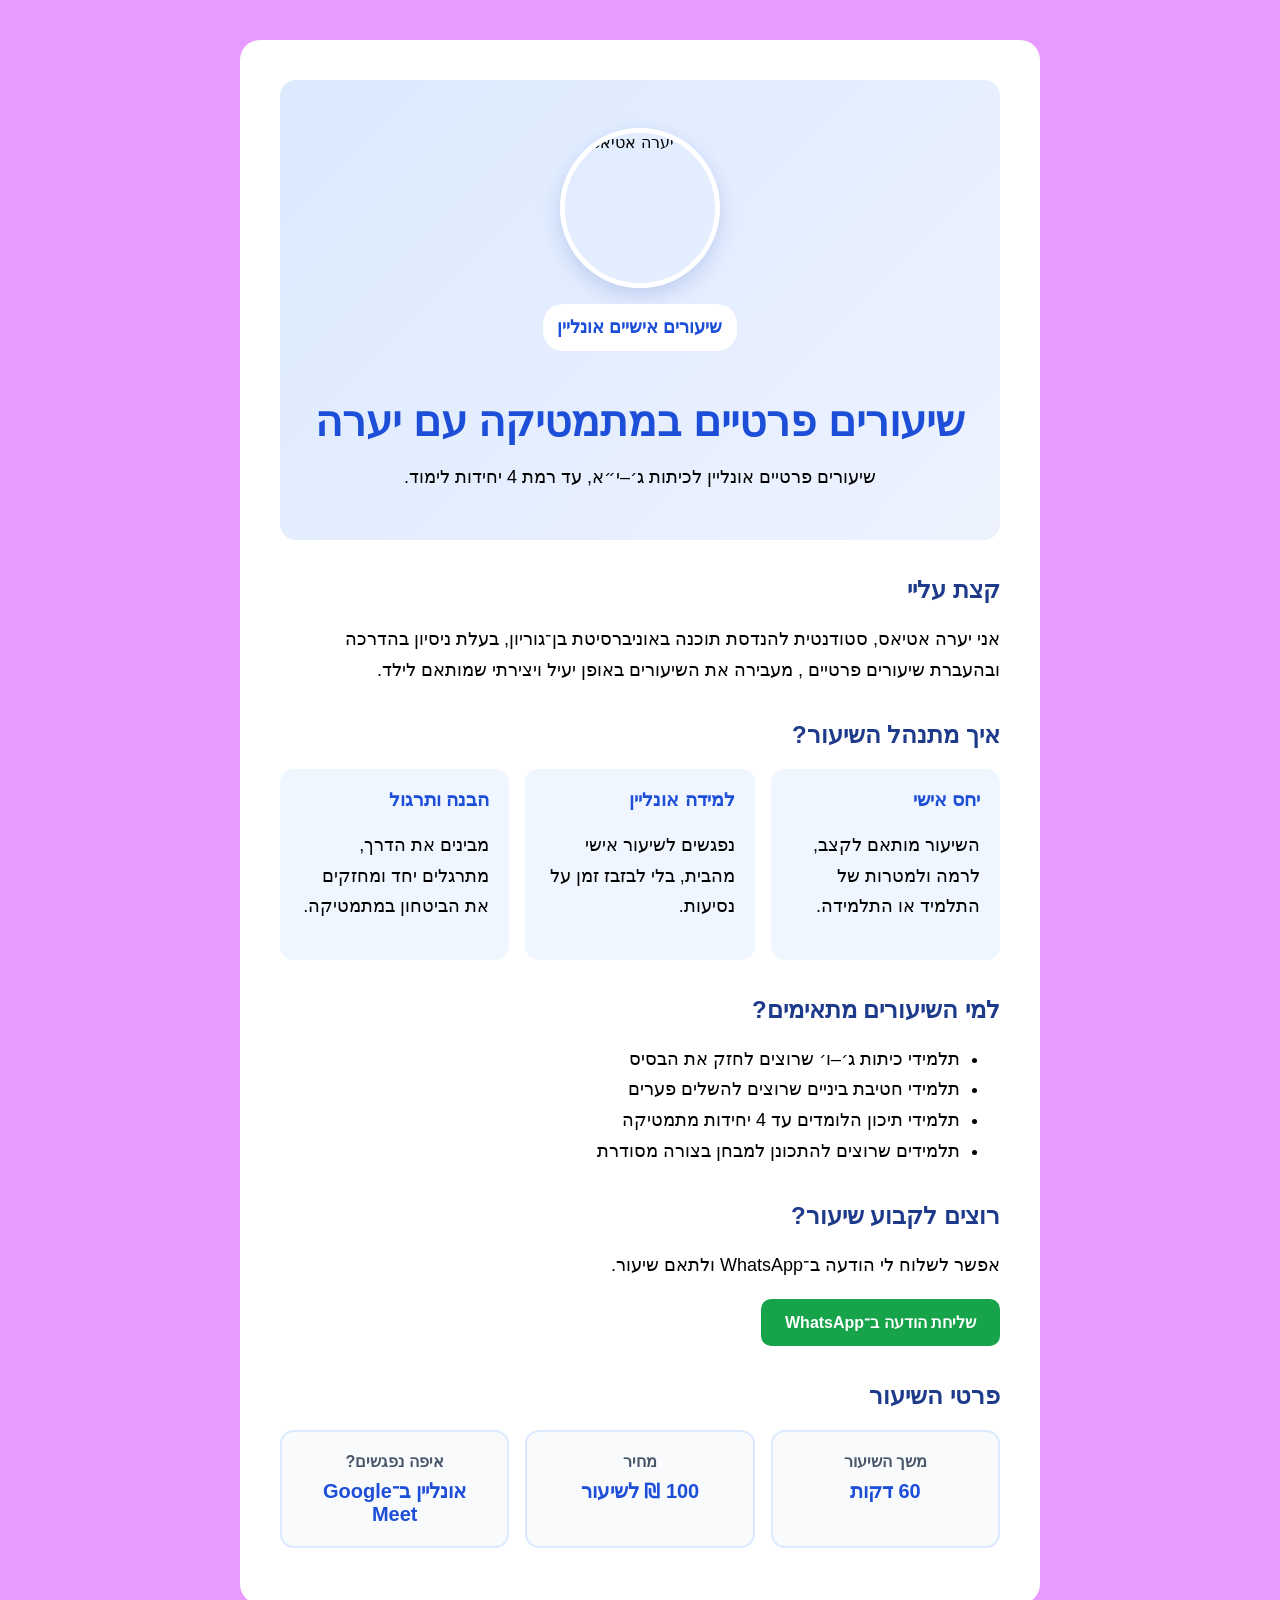
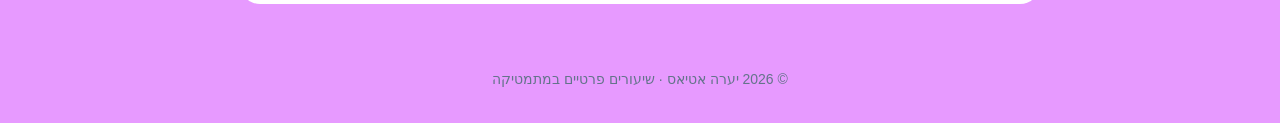
==== index.html @ 7102844e "Add files via upload" ====
<!DOCTYPE html>
<html lang="he" dir="rtl"><head>
    <meta charset="UTF-8">
    <meta
    name="description"
    content="שיעורים פרטיים אונליין במתמטיקה עם יערה אטיאס, לכיתות ג׳–י״א ועד רמת 4 יחידות לימוד."

    
    <meta name="viewport" content="width=device-width, initial-scale=1.0">
    <title>מתמטיקה עם יערה</title>
    <link rel="stylesheet" href="style.css">
</head>

<body>
<main>
    <header class="hero">
        <img
    class="profile-image"
    src="images/yaara.jpeg"
    alt="יערה אטיאס"
>
    <p class="hero-label">שיעורים אישיים אונליין</p>

    <h1>שיעורים פרטיים במתמטיקה עם יערה</h1>

    <p class="hero-description">
        שיעורים פרטיים אונליין לכיתות ג׳–י״א,
        עד רמת 4 יחידות לימוד.
    </p>
</header>
    <h2>קצת עליי</h2>

    <p>
        אני יערה אטיאס, סטודנטית להנדסת תוכנה באוניברסיטת בן־גוריון,
 בעלת ניסיון בהדרכה ובהעברת שיעורים פרטיים , מעבירה את השיעורים באופן יעיל ויצירתי שמותאם לילד. 
    </p>
    <section>
    <h2>איך מתנהל השיעור?</h2>

    <div class="lesson-features">
        <article class="feature-card">
            <h3>יחס אישי</h3>
            <p>השיעור מותאם לקצב, לרמה ולמטרות של התלמיד או התלמידה.</p>
        </article>

        <article class="feature-card">
            <h3>למידה אונליין</h3>
            <p>נפגשים לשיעור אישי מהבית, בלי לבזבז זמן על נסיעות.</p>
        </article>

        <article class="feature-card">
            <h3>הבנה ותרגול</h3>
            <p>מבינים את הדרך, מתרגלים יחד ומחזקים את הביטחון במתמטיקה.</p>
        </article>
    </div>
</section>
    <h2>למי השיעורים מתאימים?</h2>

<ul>
    <li>תלמידי כיתות ג׳–ו׳ שרוצים לחזק את הבסיס</li>
    <li>תלמידי חטיבת ביניים שרוצים להשלים פערים</li>
    <li>תלמידי תיכון הלומדים עד 4 יחידות מתמטיקה</li>
    <li>תלמידים שרוצים להתכונן למבחן בצורה מסודרת</li>
</ul>

<h2>רוצים לקבוע שיעור?</h2>

<p>אפשר לשלוח לי הודעה ב־WhatsApp ולתאם שיעור.</p>


<a class="whatsapp-button"
href="https://wa.me/972552284597?text=היי%20יערה,%20אשמח%20לקבל%20פרטים%20על%20שיעור%20פרטי%20במתמטיקה"   target="_blank">
    שליחת הודעה ב־WhatsApp
</a>
      <section class="lesson-details">
    <h2>פרטי השיעור</h2>

    <dl>
        <div>
            <dt>משך השיעור</dt>
            <dd>60 דקות</dd>
        </div>

        <div>
            <dt>מחיר</dt>
            <dd>100 ₪ לשיעור</dd>
        </div>

        <div>
            <dt>איפה נפגשים?</dt>
            <dd>אונליין ב־Google Meet</dd>
        </div>
    </dl>
</section>  
</main>
<footer>
    <p>&copy; 2026 יערה אטיאס · שיעורים פרטיים במתמטיקה</p>
</footer>
</body>
</html>
---- style.css ----
* {
    box-sizing: border-box;
}
body {
    background-color: #e79aff;
    color: #000000;
    font-family: Arial, sans-serif;
}
main {
    max-width: 800px;
    margin: 40px auto;
    padding: 40px;
    background-color: white;
    border-radius: 20px;
}
.whatsapp-button {
    display: inline-block;
    background-color: #16a34a;
    color: white;
    padding: 14px 24px;
    border-radius: 10px;
    text-decoration: none;
    font-weight: bold;
}
.whatsapp-button:hover {
    background-color: #15803d;
}
h1 {
    color: #1d4ed8;
    font-size: 42px;
    margin-bottom: 16px;
}

h2 {
    color: #1e3a8a;
    margin-top: 36px;
}

p,
li {
    font-size: 18px;
    line-height: 1.7;
}
.lesson-details dl {
    display: grid;
    grid-template-columns: repeat(3, 1fr);
    gap: 16px;
}

.lesson-details dl > div {
    background-color: #f8fafc;
    border: 2px solid #dbeafe;
    border-radius: 14px;
    padding: 20px;
    text-align: center;
}

.lesson-details dt {
    color: #475569;
    font-weight: bold;
    margin-bottom: 8px;
}

.lesson-details dd {
    color: #1d4ed8;
    font-size: 20px;
    font-weight: bold;
    margin: 0;
}
.profile-image {
    display: block;
    width: 160px;
    height: 160px;
    object-fit: cover;
    object-position: center 30%;
    border-radius: 50%;
    border: 5px solid white;
    box-shadow: 0 8px 20px rgba(30, 64, 175, 0.18);
    margin: 0 auto 16px;
}
@media (max-width: 600px) {
    main {
        margin: 16px;
        padding: 24px;
    }

    h1 {
        font-size: 32px;
    }
    .lesson-details dl {
    grid-template-columns: 1fr;
}
}
.lesson-features {
    display: grid;
    grid-template-columns: repeat(3, 1fr);
    gap: 16px;
}

.feature-card {
    background-color: #eff6ff;
    padding: 20px;
    border-radius: 14px;
}

.feature-card h3 {
    color: #1d4ed8;
    margin-top: 0;
}
.hero {
    text-align: center;
    background: linear-gradient(135deg, #dbeafe, #eef2ff);
    padding: 48px 32px;
    border-radius: 16px;
}

.hero-label {
    display: inline-block;
    background-color: white;
    color: #1d4ed8;
    padding: 8px 14px;
    border-radius: 20px;
    font-weight: bold;
    margin-top: 0;
}

.hero-description {
    max-width: 600px;
    margin: 0 auto;
}
footer {
    text-align: center;
    color: #64748b;
    padding: 24px;
}

footer p {
    font-size: 14px;
    margin: 0;
}
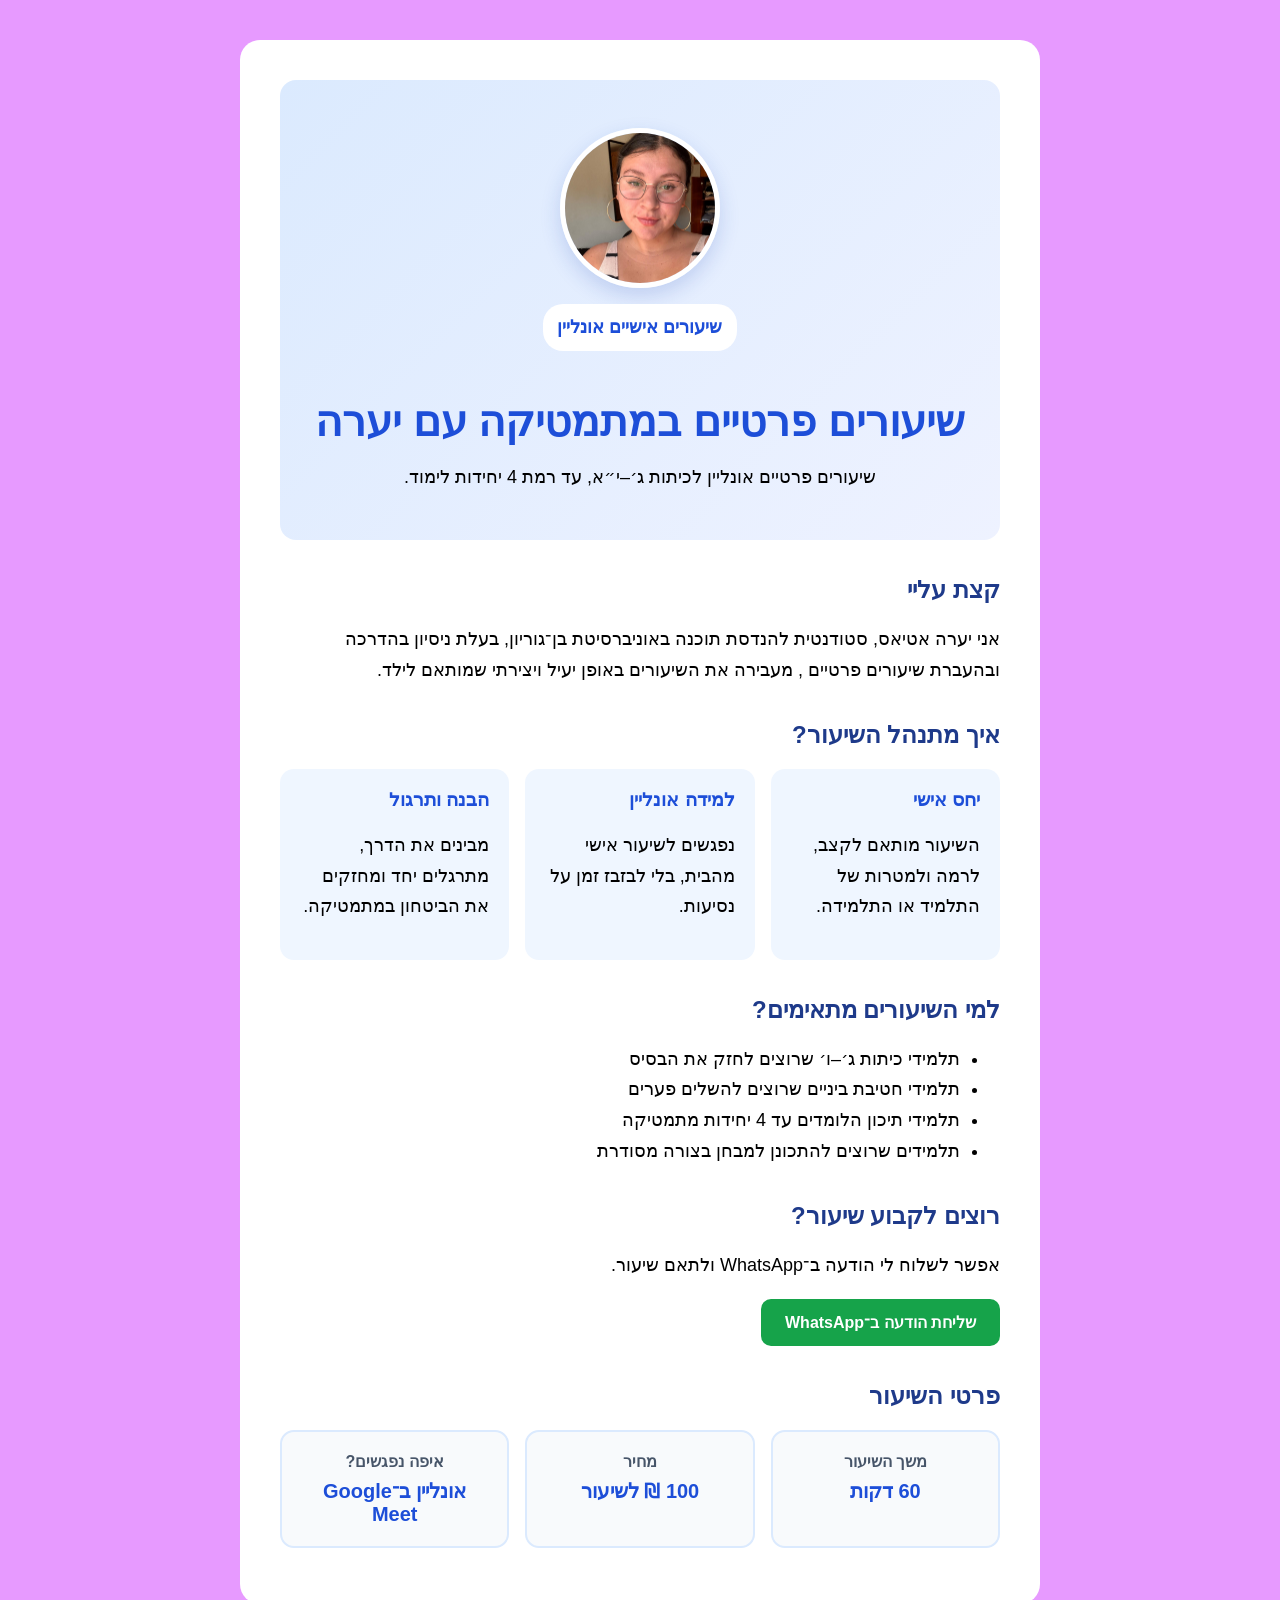
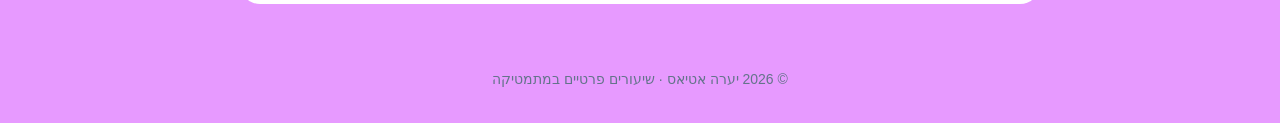
==== commit 273b903c: "Add files via upload" ====
--- a/index.html
+++ b/index.html
@@ -4,7 +4,7 @@
     <meta
     name="description"
     content="שיעורים פרטיים אונליין במתמטיקה עם יערה אטיאס, לכיתות ג׳–י״א ועד רמת 4 יחידות לימוד."
-
+>
     
     <meta name="viewport" content="width=device-width, initial-scale=1.0">
     <title>מתמטיקה עם יערה</title>
@@ -16,7 +16,7 @@
     <header class="hero">
         <img
     class="profile-image"
-    src="images/yaara.jpeg"
+src="yaara.jpeg"
     alt="יערה אטיאס"
 >
     <p class="hero-label">שיעורים אישיים אונליין</p>
